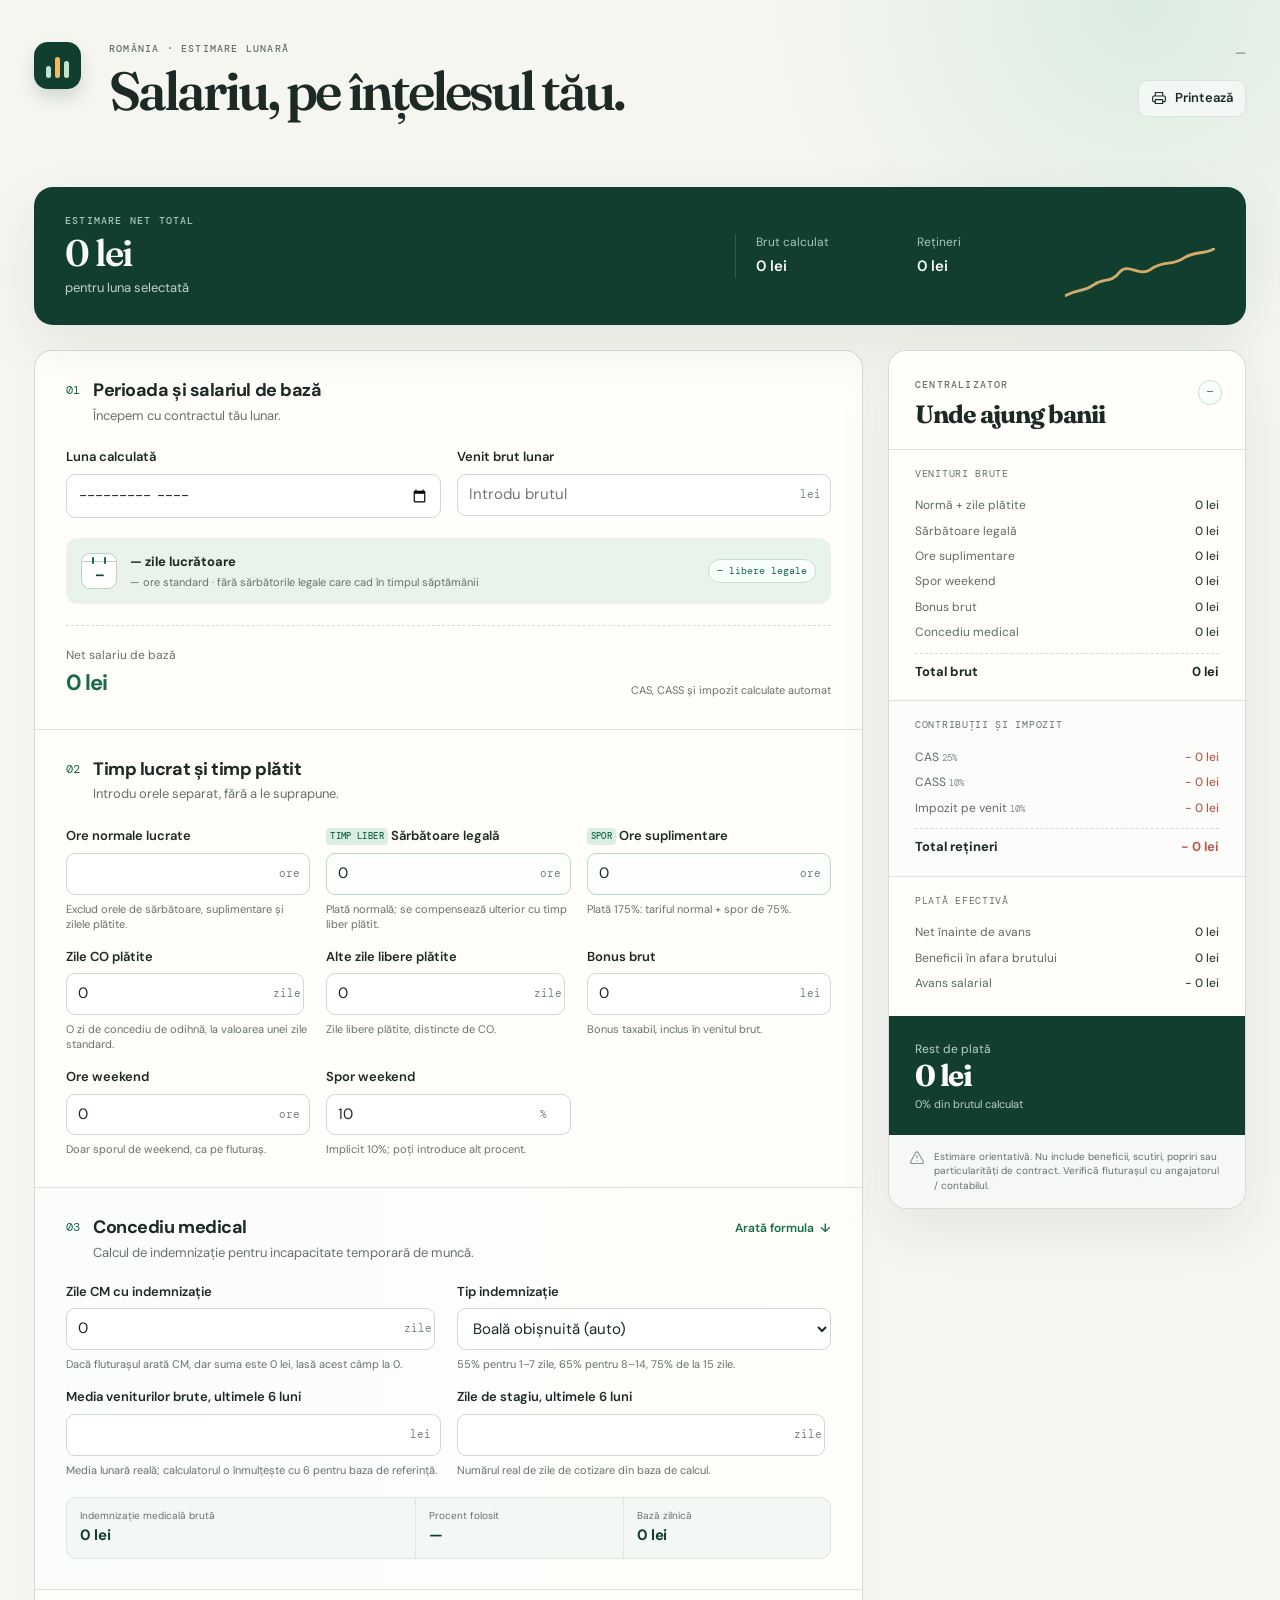
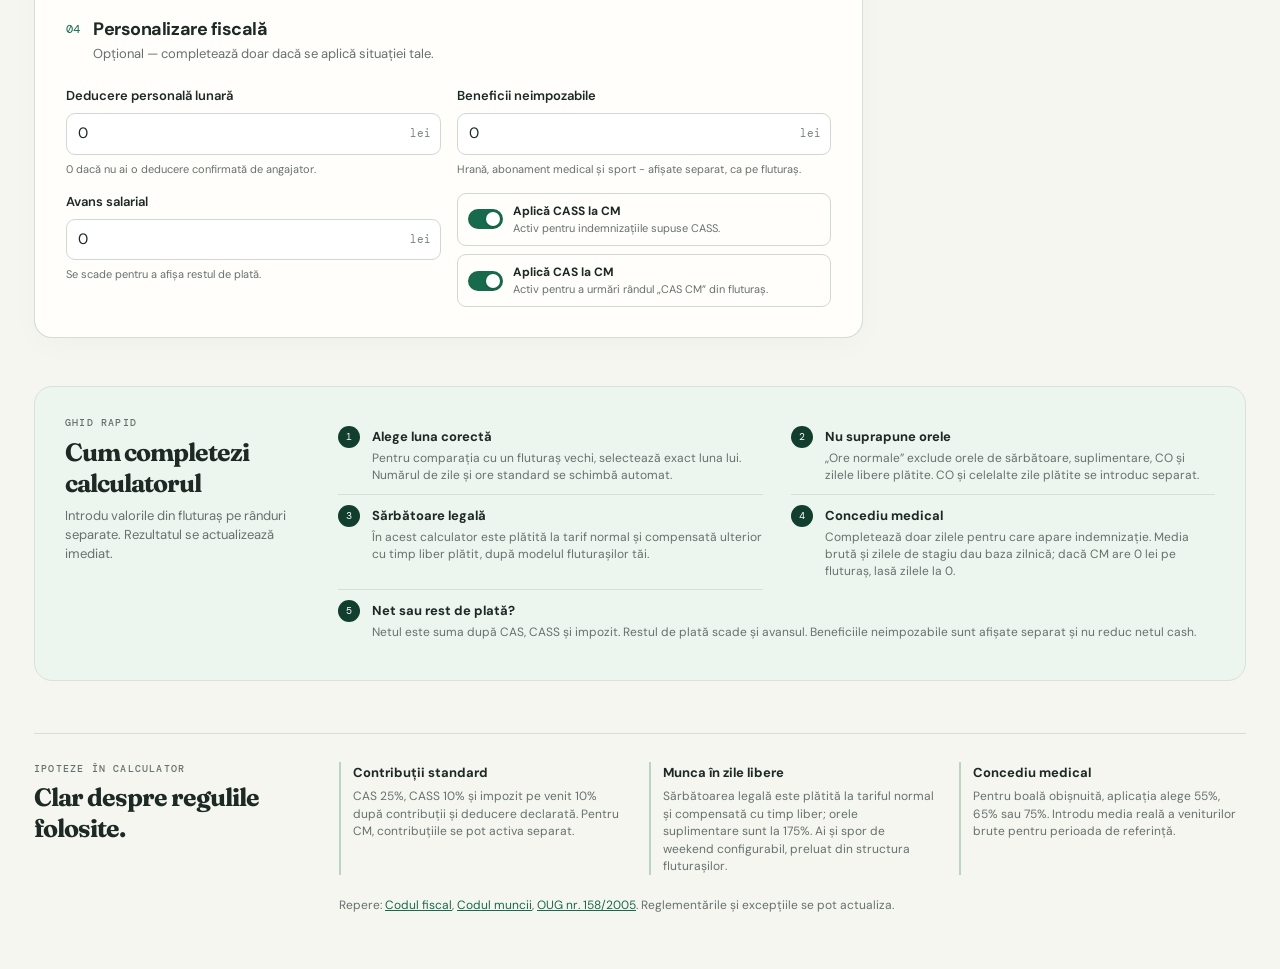
==== index.html @ b1e923f2 "Add files via upload" ====
<!doctype html>
<html lang="ro">
  <head>
    <meta charset="UTF-8" />
    <meta name="viewport" content="width=device-width, initial-scale=1.0" />
    <meta name="theme-color" content="#11231e" />
    <meta name="description" content="Calculator salarial pentru România: estimare brut-net, ore lucrate, sărbători legale compensate, ore suplimentare, concediu medical, bonusuri și rest de plată." />
    <title>Salariu clar · Calculator salarial</title>
    <link rel="preconnect" href="https://fonts.googleapis.com" />
    <link rel="preconnect" href="https://fonts.gstatic.com" crossorigin />
    <link href="https://fonts.googleapis.com/css2?family=DM+Mono:wght@400;500&family=DM+Sans:opsz,wght@9..40,400;9..40,500;9..40,600;9..40,700&family=Fraunces:opsz,wght@9..144,600;9..144,700&display=swap" rel="stylesheet" />
    <link rel="stylesheet" href="styles.css" />
  </head>
  <body>
    <main class="shell">
      <section class="hero" aria-labelledby="page-title">
        <div class="brand-mark" aria-hidden="true"><span></span><span></span><span></span></div>
        <div>
          <p class="eyebrow">România · estimare lunară</p>
          <h1 id="page-title">Salariu, pe înțelesul tău.</h1>
        </div>
        <div class="hero-side">
          <p id="today-label">—</p>
          <button class="print-button" type="button" id="print-button" aria-label="Tipărește estimarea">
            <svg viewBox="0 0 24 24" aria-hidden="true"><path d="M6.5 9V3.75h11V9M6.5 17.5H4.25A1.75 1.75 0 0 1 2.5 15.75v-5A1.75 1.75 0 0 1 4.25 9h15.5a1.75 1.75 0 0 1 1.75 1.75v5a1.75 1.75 0 0 1-1.75 1.75H17.5M6.5 14.5h11v5.75h-11z" fill="none" stroke="currentColor" stroke-width="1.7" stroke-linejoin="round"/></svg>
            <span>Printează</span>
          </button>
        </div>
      </section>

      <section class="net-banner" aria-live="polite">
        <div>
          <p class="eyebrow">Estimare net total</p>
          <strong id="total-net">0 lei</strong>
          <p class="muted" id="net-caption">pentru luna selectată</p>
        </div>
        <div class="banner-breakdown">
          <div><span>Brut calculat</span><b id="total-gross">0 lei</b></div>
          <div><span>Rețineri</span><b id="total-deductions">0 lei</b></div>
        </div>
        <div class="net-curve" aria-hidden="true">
          <svg viewBox="0 0 160 58" preserveAspectRatio="none"><path d="M0 51C15 43 18 48 31 39C42 31 48 39 59 25C68 16 79 31 91 23C107 12 112 20 126 11C140 2 149 8 160 0" fill="none" stroke="currentColor" stroke-width="3" stroke-linecap="round"/></svg>
        </div>
      </section>

      <div class="main-grid">
        <form class="calculator" id="salary-form">
          <section class="form-section period-section">
            <div class="section-heading">
              <div class="step">01</div>
              <div><h2>Perioada și salariul de bază</h2><p>Începem cu contractul tău lunar.</p></div>
            </div>
            <div class="fields two-cols">
              <label class="field"><span>Luna calculată</span><input id="month" type="month" /></label>
              <label class="field"><span>Venit brut lunar</span><span class="input-with-suffix"><input id="gross-base" type="number" min="0" step="50" placeholder="Introdu brutul" inputmode="decimal" /><i>lei</i></span></label>
            </div>
            <div class="period-card">
              <div class="calendar-icon" aria-hidden="true"><span></span><span></span><b id="calendar-number">—</b></div>
              <div><strong id="workdays-label">— zile lucrătoare</strong><p id="period-detail">— ore standard · fără sărbătorile legale care cad în timpul săptămânii</p></div>
              <span class="calendar-tag" id="holiday-count">— libere legale</span>
            </div>
            <div class="base-net">
              <div><span>Net salariu de bază</span><strong id="base-net">0 lei</strong></div>
              <p id="base-net-detail">CAS, CASS și impozit calculate automat</p>
            </div>
          </section>

          <section class="form-section">
            <div class="section-heading">
              <div class="step">02</div>
              <div><h2>Timp lucrat și timp plătit</h2><p>Introdu orele separat, fără a le suprapune.</p></div>
            </div>
            <div class="fields work-fields">
              <label class="field"><span>Ore normale lucrate</span><span class="input-with-suffix"><input id="regular-hours" type="number" min="0" step="1" /><i>ore</i></span><small>Exclud orele de sărbătoare, suplimentare și zilele plătite.</small></label>
              <label class="field featured-field"><span><em>Timp liber</em> Sărbătoare legală</span><span class="input-with-suffix"><input id="holiday-hours" type="number" min="0" step="1" value="0" /><i>ore</i></span><small>Plată normală; se compensează ulterior cu timp liber plătit.</small></label>
              <label class="field featured-field"><span><em>Spor</em> Ore suplimentare</span><span class="input-with-suffix"><input id="overtime-hours" type="number" min="0" step="1" value="0" /><i>ore</i></span><small>Plată 175%: tariful normal + spor de 75%.</small></label>
              <label class="field"><span>Zile CO plătite</span><span class="input-with-suffix"><input id="paid-leave-days" type="number" min="0" step="0.5" value="0" /><i>zile</i></span><small>O zi de concediu de odihnă, la valoarea unei zile standard.</small></label>
              <label class="field"><span>Alte zile libere plătite</span><span class="input-with-suffix"><input id="paid-days" type="number" min="0" step="0.5" value="0" /><i>zile</i></span><small>Zile libere plătite, distincte de CO.</small></label>
              <label class="field"><span>Bonus brut</span><span class="input-with-suffix"><input id="bonus-gross" type="number" min="0" step="50" value="0" /><i>lei</i></span><small>Bonus taxabil, inclus în venitul brut.</small></label>
              <label class="field"><span>Ore weekend</span><span class="input-with-suffix"><input id="weekend-hours" type="number" min="0" step="1" value="0" /><i>ore</i></span><small>Doar sporul de weekend, ca pe fluturaș.</small></label>
              <label class="field"><span>Spor weekend</span><span class="input-with-suffix"><input id="weekend-rate" type="number" min="0" step="1" value="10" /><i>%</i></span><small>Implicit 10%; poți introduce alt procent.</small></label>
            </div>
          </section>

          <section class="form-section medical-section">
            <div class="section-heading medical-heading">
              <div class="step">03</div>
              <div><h2>Concediu medical</h2><p>Calcul de indemnizație pentru incapacitate temporară de muncă.</p></div>
              <button class="text-button" type="button" id="toggle-medical" aria-expanded="false">Arată formula <span>↓</span></button>
            </div>
            <div class="medical-formula" id="medical-formula" hidden>
              <p><b>Baza zilnică</b> = venituri brute eligibile în ultimele 6 luni ÷ zile de stagiu de cotizare.</p>
              <p><b>Indemnizație brută</b> = baza zilnică × zile indemnizabile × procentul aplicabil.</p>
            </div>
            <div class="fields medical-fields">
              <label class="field"><span>Zile CM cu indemnizație</span><span class="input-with-suffix"><input id="medical-days" type="number" min="0" step="1" value="0" /><i>zile</i></span><small>Dacă fluturașul arată CM, dar suma este 0 lei, lasă acest câmp la 0.</small></label>
              <label class="field"><span>Tip indemnizație</span><select id="medical-type"><option value="ordinary">Boală obișnuită (auto)</option><option value="55">Boală obișnuită · 55%</option><option value="65">Boală obișnuită · 65%</option><option value="75">Boală obișnuită · 75%</option><option value="85">Alt tip · 85%</option><option value="100">Alt tip · 100%</option><option value="custom">Procent personalizat</option></select><small id="medical-rate-note">55% pentru 1–7 zile, 65% pentru 8–14, 75% de la 15 zile.</small></label>
              <label class="field"><span>Media veniturilor brute, ultimele 6 luni</span><span class="input-with-suffix"><input id="medical-average-income" type="number" min="0" step="50" /><i>lei</i></span><small>Media lunară reală; calculatorul o înmulțește cu 6 pentru baza de referință.</small></label>
              <label class="field"><span>Zile de stagiu, ultimele 6 luni</span><span class="input-with-suffix"><input id="medical-reference-days" type="number" min="1" step="1" /><i>zile</i></span><small>Numărul real de zile de cotizare din baza de calcul.</small></label>
              <label class="field custom-rate-field" id="custom-rate-wrap" hidden><span>Procent personalizat</span><span class="input-with-suffix"><input id="custom-rate" type="number" min="0" max="100" step="1" value="75" /><i>%</i></span></label>
            </div>
            <div class="medical-output"><div><span>Indemnizație medicală brută</span><strong id="medical-gross">0 lei</strong></div><div><span>Procent folosit</span><strong id="medical-rate">—</strong></div><div><span>Bază zilnică</span><strong id="medical-daily-base">0 lei</strong></div></div>
          </section>

          <section class="form-section adjustments-section">
            <div class="section-heading"><div class="step">04</div><div><h2>Personalizare fiscală</h2><p>Opțional — completează doar dacă se aplică situației tale.</p></div></div>
            <div class="fields two-cols">
              <label class="field"><span>Deducere personală lunară</span><span class="input-with-suffix"><input id="personal-deduction" type="number" min="0" step="1" value="0" /><i>lei</i></span><small>0 dacă nu ai o deducere confirmată de angajator.</small></label>
              <label class="field"><span>Beneficii neimpozabile</span><span class="input-with-suffix"><input id="non-taxable-benefits" type="number" min="0" step="1" value="0" /><i>lei</i></span><small>Hrană, abonament medical și sport - afișate separat, ca pe fluturaș.</small></label>
              <label class="field"><span>Avans salarial</span><span class="input-with-suffix"><input id="salary-advance" type="number" min="0" step="50" value="0" /><i>lei</i></span><small>Se scade pentru a afișa restul de plată.</small></label>
              <div class="medical-toggles"><label class="toggle-field"><input id="medical-cass" type="checkbox" checked /><span class="toggle-track" aria-hidden="true"><i></i></span><span><b>Aplică CASS la CM</b><small>Activ pentru indemnizațiile supuse CASS.</small></span></label><label class="toggle-field"><input id="medical-cas" type="checkbox" checked /><span class="toggle-track" aria-hidden="true"><i></i></span><span><b>Aplică CAS la CM</b><small>Activ pentru a urmări rândul „CAS CM” din fluturaș.</small></span></label></div>
            </div>
          </section>
        </form>

        <aside class="summary" aria-label="Centralizator calcul">
          <div class="summary-top">
            <p class="eyebrow">Centralizator</p>
            <h2>Unde ajung banii</h2>
            <span class="month-chip" id="summary-month">—</span>
          </div>
          <div class="summary-block earnings"><p>Venituri brute</p><div class="line-item"><span>Normă + zile plătite</span><b id="sum-regular">0 lei</b></div><div class="line-item"><span>Sărbătoare legală</span><b id="sum-holiday">0 lei</b></div><div class="line-item"><span>Ore suplimentare</span><b id="sum-overtime">0 lei</b></div><div class="line-item"><span>Spor weekend</span><b id="sum-weekend">0 lei</b></div><div class="line-item"><span>Bonus brut</span><b id="sum-bonus">0 lei</b></div><div class="line-item"><span>Concediu medical</span><b id="sum-medical">0 lei</b></div><div class="total-line"><span>Total brut</span><b id="sum-gross">0 lei</b></div></div>
          <div class="summary-block deductions"><p>Contribuții și impozit</p><div class="line-item"><span>CAS <small>25%</small></span><b id="sum-cas">− 0 lei</b></div><div class="line-item"><span>CASS <small>10%</small></span><b id="sum-cass">− 0 lei</b></div><div class="line-item"><span>Impozit pe venit <small>10%</small></span><b id="sum-tax">− 0 lei</b></div><div class="total-line"><span>Total rețineri</span><b id="sum-deductions">− 0 lei</b></div></div>
          <div class="summary-block payout"><p>Plată efectivă</p><div class="line-item"><span>Net înainte de avans</span><b id="sum-net-before-benefits">0 lei</b></div><div class="line-item"><span>Beneficii în afara brutului</span><b id="sum-benefits">0 lei</b></div><div class="line-item"><span>Avans salarial</span><b id="sum-advance">− 0 lei</b></div></div>
          <div class="take-home"><span>Rest de plată</span><strong id="summary-net">0 lei</strong><p id="net-percentage">0% din brutul calculat</p></div>
          <div class="assumption-box"><svg viewBox="0 0 24 24" aria-hidden="true"><path d="M12 8v4m0 4h.01M10.3 3.85 2.6 17.2A2.1 2.1 0 0 0 4.42 20.3h15.16a2.1 2.1 0 0 0 1.82-3.1L13.7 3.85a1.97 1.97 0 0 0-3.4 0Z" fill="none" stroke="currentColor" stroke-width="1.7" stroke-linecap="round"/></svg><p>Estimare orientativă. Nu include beneficii, scutiri, popriri sau particularități de contract. Verifică fluturașul cu angajatorul / contabilul.</p></div>
        </aside>
      </div>

      <section class="guide" aria-labelledby="guide-title">
        <div class="guide-intro"><p class="eyebrow">Ghid rapid</p><h2 id="guide-title">Cum completezi calculatorul</h2><p>Introdu valorile din fluturaș pe rânduri separate. Rezultatul se actualizează imediat.</p></div>
        <div class="guide-list">
          <article><span>1</span><div><b>Alege luna corectă</b><p>Pentru comparația cu un fluturaș vechi, selectează exact luna lui. Numărul de zile și ore standard se schimbă automat.</p></div></article>
          <article><span>2</span><div><b>Nu suprapune orele</b><p>„Ore normale” exclude orele de sărbătoare, suplimentare, CO și zilele libere plătite. CO și celelalte zile plătite se introduc separat.</p></div></article>
          <article><span>3</span><div><b>Sărbătoare legală</b><p>În acest calculator este plătită la tarif normal și compensată ulterior cu timp liber plătit, după modelul fluturașilor tăi.</p></div></article>
          <article><span>4</span><div><b>Concediu medical</b><p>Completează doar zilele pentru care apare indemnizație. Media brută și zilele de stagiu dau baza zilnică; dacă CM are 0 lei pe fluturaș, lasă zilele la 0.</p></div></article>
          <article><span>5</span><div><b>Net sau rest de plată?</b><p>Netul este suma după CAS, CASS și impozit. Restul de plată scade și avansul. Beneficiile neimpozabile sunt afișate separat și nu reduc netul cash.</p></div></article>
        </div>
      </section>

      <section class="notes">
        <div><p class="eyebrow">Ipoteze în calculator</p><h2>Clar despre regulile folosite.</h2></div>
        <div class="notes-grid">
          <article><b>Contribuții standard</b><p>CAS 25%, CASS 10% și impozit pe venit 10% după contribuții și deducere declarată. Pentru CM, contribuțiile se pot activa separat.</p></article>
          <article><b>Munca în zile libere</b><p>Sărbătoarea legală este plătită la tariful normal și compensată cu timp liber; orele suplimentare sunt la 175%. Ai și spor de weekend configurabil, preluat din structura fluturașilor.</p></article>
          <article><b>Concediu medical</b><p>Pentru boală obișnuită, aplicația alege 55%, 65% sau 75%. Introdu media reală a veniturilor brute pentru perioada de referință.</p></article>
        </div>
        <p class="legal-sources">Repere: <a href="https://legislatie.just.ro/Public/DetaliiDocument/171282" target="_blank" rel="noreferrer">Codul fiscal</a>, <a href="https://legislatie.just.ro/Public/DetaliiDocument/41634" target="_blank" rel="noreferrer">Codul muncii</a>, <a href="https://legislatie.just.ro/Public/DetaliiDocument/62099" target="_blank" rel="noreferrer">OUG nr. 158/2005</a>. Reglementările și excepțiile se pot actualiza.</p>
      </section>
    </main>
    <script src="app.js"></script>
  </body>
</html>
---- styles.css ----
:root {
  --ink: #1c2924;
  --muted: #66716d;
  --line: #dce3df;
  --paper: #f6f6f1;
  --card: #fffefb;
  --sage: #d7e8dc;
  --mint: #e9f3ec;
  --green: #176a4c;
  --deep-green: #123e30;
  --amber: #d99737;
  --red: #b55c4f;
  --shadow: 0 20px 55px rgba(28, 41, 36, .08);
}

* { box-sizing: border-box; }
[hidden] { display: none !important; }
html { background: var(--paper); }
body { margin: 0; color: var(--ink); background: radial-gradient(circle at 89% 0%, #dbece1 0, transparent 23rem), var(--paper); font-family: "DM Sans", system-ui, sans-serif; font-size: 15px; line-height: 1.45; }
button, input, select { font: inherit; }
button { cursor: pointer; }
.shell { max-width: 1280px; margin: 0 auto; padding: 42px 34px 54px; }
.hero { min-height: 145px; display: grid; grid-template-columns: 58px 1fr auto; align-items: start; gap: 17px; }
.brand-mark { width: 47px; height: 47px; border-radius: 14px; background: var(--deep-green); display: flex; align-items: flex-end; justify-content: center; gap: 4px; padding: 11px 10px; box-shadow: 0 9px 16px rgba(18,62,48,.16); }
.brand-mark span { width: 5px; border-radius: 99px; background: #bfe4cd; }
.brand-mark span:nth-child(1) { height: 12px; }.brand-mark span:nth-child(2) { height: 21px; background: #f3b95f; }.brand-mark span:nth-child(3) { height: 17px; }
.eyebrow { margin: 0 0 6px; text-transform: uppercase; color: var(--muted); letter-spacing: .12em; font-family: "DM Mono", monospace; font-size: 10px; font-weight: 500; }
h1, h2, p { margin-top: 0; }
h1 { margin-bottom: 0; max-width: 560px; font-family: Fraunces, Georgia, serif; font-size: clamp(33px, 4.2vw, 54px); letter-spacing: -.055em; line-height: 1.04; font-weight: 600; }
h2 { font-size: 18px; letter-spacing: -.025em; margin: 0; line-height: 1.25; }
.hero-side { text-align: right; display: flex; flex-direction: column; gap: 17px; align-items: flex-end; }.hero-side > p { margin: 2px 0 0; color: var(--muted); font-size: 13px; }
.print-button { border: 1px solid var(--line); background: rgba(255,255,255,.58); color: var(--ink); height: 37px; border-radius: 10px; display: flex; align-items: center; gap: 8px; padding: 0 12px; font-size: 13px; font-weight: 600; transition: .2s ease; }.print-button:hover { border-color: #9cacA5; background: white; }.print-button svg { height: 16px; width: 16px; }
.net-banner { border-radius: 19px; background: var(--deep-green); color: #f8faf7; padding: 25px 31px; min-height: 138px; display: grid; grid-template-columns: minmax(230px, 1fr) 330px 150px; align-items: center; overflow: hidden; position: relative; box-shadow: var(--shadow); }
.net-banner .eyebrow { color: #a8c6b5; }.net-banner strong { font-family: Fraunces, Georgia, serif; font-weight: 600; letter-spacing: -.04em; font-size: 37px; line-height: 1.05; }.net-banner .muted { color: #c0d5c8; margin: 6px 0 0; font-size: 13px; }
.banner-breakdown { display: grid; grid-template-columns: 1fr 1fr; gap: 12px; padding-left: 20px; border-left: 1px solid rgba(232,247,237,.16); }.banner-breakdown div { display: flex; flex-direction: column; gap: 4px; }.banner-breakdown span { color: #a8c6b5; font-size: 12px; }.banner-breakdown b { font-size: 15px; font-weight: 600; }
.net-curve { color: #e2b66c; align-self: end; margin-bottom: -9px; opacity: .93; }.net-curve svg { width: 100%; }
.main-grid { display: grid; grid-template-columns: minmax(0, 1fr) 358px; gap: 25px; align-items: start; margin-top: 25px; }
.calculator { background: var(--card); border: 1px solid rgba(202,213,207,.82); border-radius: 18px; overflow: hidden; box-shadow: 0 8px 30px rgba(36,49,43,.025); }.form-section { padding: 28px 31px 30px; border-bottom: 1px solid var(--line); }.form-section:last-child { border: 0; }.section-heading { display: flex; gap: 13px; align-items: flex-start; margin-bottom: 23px; }.section-heading p { margin: 5px 0 0; color: var(--muted); font-size: 13px; }.step { color: var(--green); font-family: "DM Mono", monospace; font-size: 12px; padding-top: 3px; }.fields { display: grid; gap: 16px; }.two-cols { grid-template-columns: 1fr 1fr; }.work-fields { grid-template-columns: repeat(3, 1fr); }.medical-fields { grid-template-columns: 1fr 1fr; }.field { display: flex; flex-direction: column; min-width: 0; gap: 7px; }.field > span:first-child { font-size: 13px; font-weight: 600; }.field > span em { display: inline-block; font-family: "DM Mono", monospace; font-size: 9px; font-style: normal; font-weight: 500; color: var(--green); letter-spacing: .04em; text-transform: uppercase; background: #dceee1; border-radius: 4px; padding: 2px 4px; vertical-align: 1px; }.field small, .toggle-field small { color: var(--muted); font-size: 11px; line-height: 1.35; }.field input, .field select { border: 1px solid #ced9d3; border-radius: 9px; background: #fff; color: var(--ink); width: 100%; min-height: 41px; outline: none; padding: 9px 11px; transition: border .15s, box-shadow .15s; }.field input:focus, .field select:focus { border-color: var(--green); box-shadow: 0 0 0 3px rgba(23,106,76,.11); }.input-with-suffix { display: grid; grid-template-columns: 1fr auto; position: relative; }.input-with-suffix input { padding-right: 39px; }.input-with-suffix i { font-style: normal; font-family: "DM Mono", monospace; color: #7a8680; font-size: 11px; align-self: center; margin-left: -31px; margin-right: 9px; pointer-events: none; }.featured-field input { border-color: #bcdac7; background: #fbfefb; }.period-card { margin-top: 20px; background: var(--mint); border-radius: 12px; padding: 13px 15px; display: grid; align-items: center; grid-template-columns: 38px 1fr auto; gap: 11px; }.calendar-icon { width: 36px; height: 36px; background: white; border: 1px solid #bad4c3; border-radius: 9px; position: relative; padding-top: 11px; text-align: center; color: var(--deep-green); }.calendar-icon:before { content: ''; position: absolute; top: 7px; left: 0; right: 0; border-top: 1px solid #bad4c3; }.calendar-icon span { position: absolute; top: 3px; width: 2px; height: 7px; border-radius: 3px; background: var(--green); }.calendar-icon span:first-child { left: 10px; }.calendar-icon span:nth-child(2) { right: 10px; }.calendar-icon b { font-family: "DM Mono", monospace; font-size: 12px; }.period-card strong { font-size: 13px; }.period-card p { color: var(--muted); font-size: 11px; margin: 2px 0 0; }.calendar-tag, .month-chip { border-radius: 99px; color: var(--green); background: #f9fffa; border: 1px solid #c7decf; padding: 4px 8px; white-space: nowrap; font-size: 10px; font-family: "DM Mono", monospace; }.base-net { padding-top: 21px; margin-top: 21px; border-top: 1px dashed #d7dfdb; display: flex; justify-content: space-between; align-items: end; gap: 20px; }.base-net span { display: block; font-size: 12px; color: var(--muted); }.base-net strong { display: block; margin-top: 3px; font-size: 22px; letter-spacing: -.04em; color: var(--green); }.base-net p { margin: 0; font-size: 11px; color: var(--muted); text-align: right; }.medical-section { background: linear-gradient(to right, #fbfdfb, #fffefb); }.medical-heading { margin-bottom: 20px; }.text-button { margin-left: auto; border: 0; padding: 4px 0; background: none; color: var(--green); font-size: 12px; font-weight: 600; }.text-button span { display: inline-block; margin-left: 3px; transition: transform .2s; }.text-button[aria-expanded="true"] span { transform: rotate(180deg); }.medical-formula { margin: -5px 0 17px 29px; border-left: 2px solid #acd0b8; color: var(--muted); padding: 7px 12px; font-size: 12px; background: #f2f8f3; border-radius: 0 7px 7px 0; }.medical-formula p { margin: 3px 0; }.medical-formula b { color: var(--ink); }.medical-output { margin-top: 19px; display: grid; grid-template-columns: 1.35fr .8fr .8fr; gap: 1px; background: #dce7df; border: 1px solid #dce7df; border-radius: 10px; overflow: hidden; }.medical-output div { background: #f3f8f4; padding: 11px 13px; }.medical-output span { color: var(--muted); font-size: 10px; display: block; }.medical-output strong { font-size: 15px; color: var(--deep-green); display: block; margin-top: 2px; letter-spacing: -.02em; }.medical-toggles { display: grid; gap: 8px; }.toggle-field { border: 1px solid #ced9d3; border-radius: 9px; min-height: 41px; display: flex; align-items: center; gap: 10px; padding: 9px 10px; cursor: pointer; }.toggle-field input { position: absolute; opacity: 0; }.toggle-track { height: 20px; width: 35px; border-radius: 99px; background: #c4cfca; position: relative; flex: 0 0 auto; transition: .2s; }.toggle-track i { width: 14px; height: 14px; background: white; border-radius: 50%; position: absolute; top: 3px; left: 3px; box-shadow: 0 1px 3px rgba(0,0,0,.18); transition: .2s; }.toggle-field input:checked + .toggle-track { background: var(--green); }.toggle-field input:checked + .toggle-track i { transform: translateX(15px); }.toggle-field b { display: block; font-size: 12px; }.toggle-field small { display: block; margin-top: 1px; }
.summary { background: var(--card); border: 1px solid rgba(202,213,207,.82); border-radius: 18px; position: sticky; top: 20px; overflow: hidden; box-shadow: var(--shadow); }.summary-top { padding: 27px 26px 19px; position: relative; }.summary-top h2 { font-family: Fraunces, Georgia, serif; font-size: 25px; letter-spacing: -.04em; }.month-chip { position: absolute; right: 23px; top: 29px; }.summary-block { padding: 17px 26px 19px; border-top: 1px solid var(--line); }.summary-block > p { font-family: "DM Mono", monospace; letter-spacing: .07em; text-transform: uppercase; font-size: 10px; color: var(--muted); margin-bottom: 12px; }.line-item { display: flex; align-items: baseline; justify-content: space-between; gap: 12px; font-size: 12px; padding: 4px 0; }.line-item span { color: #5f6b65; }.line-item small { color: #829088; font-family: "DM Mono", monospace; font-size: 9px; }.line-item b { color: #33413a; white-space: nowrap; font-weight: 500; }.deductions { background: #fcfdfb; }.deductions .line-item b, .deductions .total-line b { color: var(--red); }.total-line { border-top: 1px dashed #d5ddd8; margin-top: 7px; padding-top: 9px; display: flex; justify-content: space-between; font-size: 13px; font-weight: 700; }.take-home { color: white; background: var(--deep-green); padding: 22px 26px; }.take-home span { color: #b9d2c0; font-size: 12px; }.take-home strong { display: block; font-family: Fraunces, Georgia, serif; font-size: 30px; letter-spacing: -.04em; line-height: 1.15; }.take-home p { margin: 3px 0 0; color: #b9d2c0; font-size: 11px; }.assumption-box { display: flex; gap: 9px; padding: 15px 20px; background: #f6f8f5; color: #63716a; font-size: 10px; line-height: 1.45; }.assumption-box svg { width: 16px; height: 16px; flex: 0 0 auto; color: #88968e; }.assumption-box p { margin: 0; }
.notes { margin-top: 52px; padding-top: 28px; border-top: 1px solid #d5ded8; display: grid; grid-template-columns: 270px 1fr; gap: 35px; }.notes h2 { font-family: Fraunces, Georgia, serif; font-size: 25px; letter-spacing: -.04em; }.notes-grid { display: grid; grid-template-columns: repeat(3, 1fr); gap: 23px; }.notes article { border-left: 2px solid #bad6c2; padding-left: 12px; }.notes article b { font-size: 13px; }.notes article p, .legal-sources { margin: 5px 0 0; font-size: 12px; color: var(--muted); }.legal-sources { grid-column: 2; margin-top: -13px; }.legal-sources a { color: var(--green); }
.guide { margin-top: 48px; padding: 29px 30px; border: 1px solid #d6e2da; background: #edf5ef; border-radius: 18px; display: grid; grid-template-columns: 240px 1fr; gap: 33px; }.guide-intro h2 { font-family: Fraunces, Georgia, serif; font-size: 25px; letter-spacing: -.04em; }.guide-intro > p:last-child { margin: 8px 0 0; color: var(--muted); font-size: 13px; }.guide-list { display: grid; grid-template-columns: 1fr 1fr; gap: 0 28px; }.guide-list article { display: grid; grid-template-columns: 24px 1fr; gap: 10px; padding: 10px 0; border-bottom: 1px solid #d3e1d7; }.guide-list article:nth-last-child(-n+2) { border-bottom: 0; }.guide-list article:last-child { grid-column: 1 / -1; }.guide-list article > span { width: 22px; height: 22px; display: grid; place-items: center; border-radius: 50%; background: var(--deep-green); color: white; font-family: "DM Mono", monospace; font-size: 10px; }.guide-list b { font-size: 13px; }.guide-list p { margin: 2px 0 0; color: var(--muted); font-size: 12px; line-height: 1.42; }
@media (max-width: 920px) { .main-grid { grid-template-columns: 1fr; }.summary { position: static; }.net-banner { grid-template-columns: 1fr 270px; }.net-curve { display: none; }.notes { grid-template-columns: 1fr; }.legal-sources { grid-column: 1; margin-top: 0; } }
@media (max-width: 620px) { body { background: var(--paper); }.shell { padding: 24px 16px 38px; }.hero { min-height: 125px; grid-template-columns: 47px 1fr; gap: 12px; }.hero-side { grid-column: 1 / -1; grid-row: 2; flex-direction: row; justify-content: space-between; width: 100%; align-items: center; }.net-banner { margin-top: 8px; grid-template-columns: 1fr; gap: 18px; padding: 24px 21px; }.net-banner strong { font-size: 33px; }.banner-breakdown { padding: 15px 0 0; border-left: 0; border-top: 1px solid rgba(232,247,237,.16); }.main-grid { margin-top: 16px; }.form-section { padding: 23px 19px; }.two-cols, .work-fields, .medical-fields { grid-template-columns: 1fr; }.period-card { grid-template-columns: 37px 1fr; }.calendar-tag { grid-column: 2; justify-self: start; }.base-net { align-items: start; flex-direction: column; gap: 5px; }.base-net p { text-align: left; }.section-heading { margin-bottom: 18px; }.medical-heading { flex-wrap: wrap; }.text-button { margin-left: 29px; }.medical-formula { margin-left: 29px; }.medical-output { grid-template-columns: 1fr 1fr; }.medical-output div:first-child { grid-column: 1 / -1; }.summary-top { padding: 23px 20px 17px; }.summary-block { padding-left: 20px; padding-right: 20px; }.take-home { padding: 20px; }.guide { margin-top: 32px; padding: 23px 19px; grid-template-columns: 1fr; gap: 13px; }.guide-list { grid-template-columns: 1fr; }.guide-list article, .guide-list article:nth-last-child(-n+2), .guide-list article:last-child { grid-column: auto; border-bottom: 1px solid #d3e1d7; }.guide-list article:last-child { border-bottom: 0; }.notes { margin-top: 35px; gap: 19px; }.notes-grid { grid-template-columns: 1fr; gap: 16px; } }
@media print { body { background: white; }.shell { max-width: none; padding: 0; }.hero { min-height: 95px; }.print-button, .text-button { display: none; }.net-banner { box-shadow: none; }.summary { box-shadow: none; position: static; }.main-grid { grid-template-columns: 1fr 310px; }.notes { margin-top: 25px; }.form-section { padding: 18px 22px; }.field input, .field select { border: 0; padding-left: 0; background: transparent; }.field small { display: none; } }
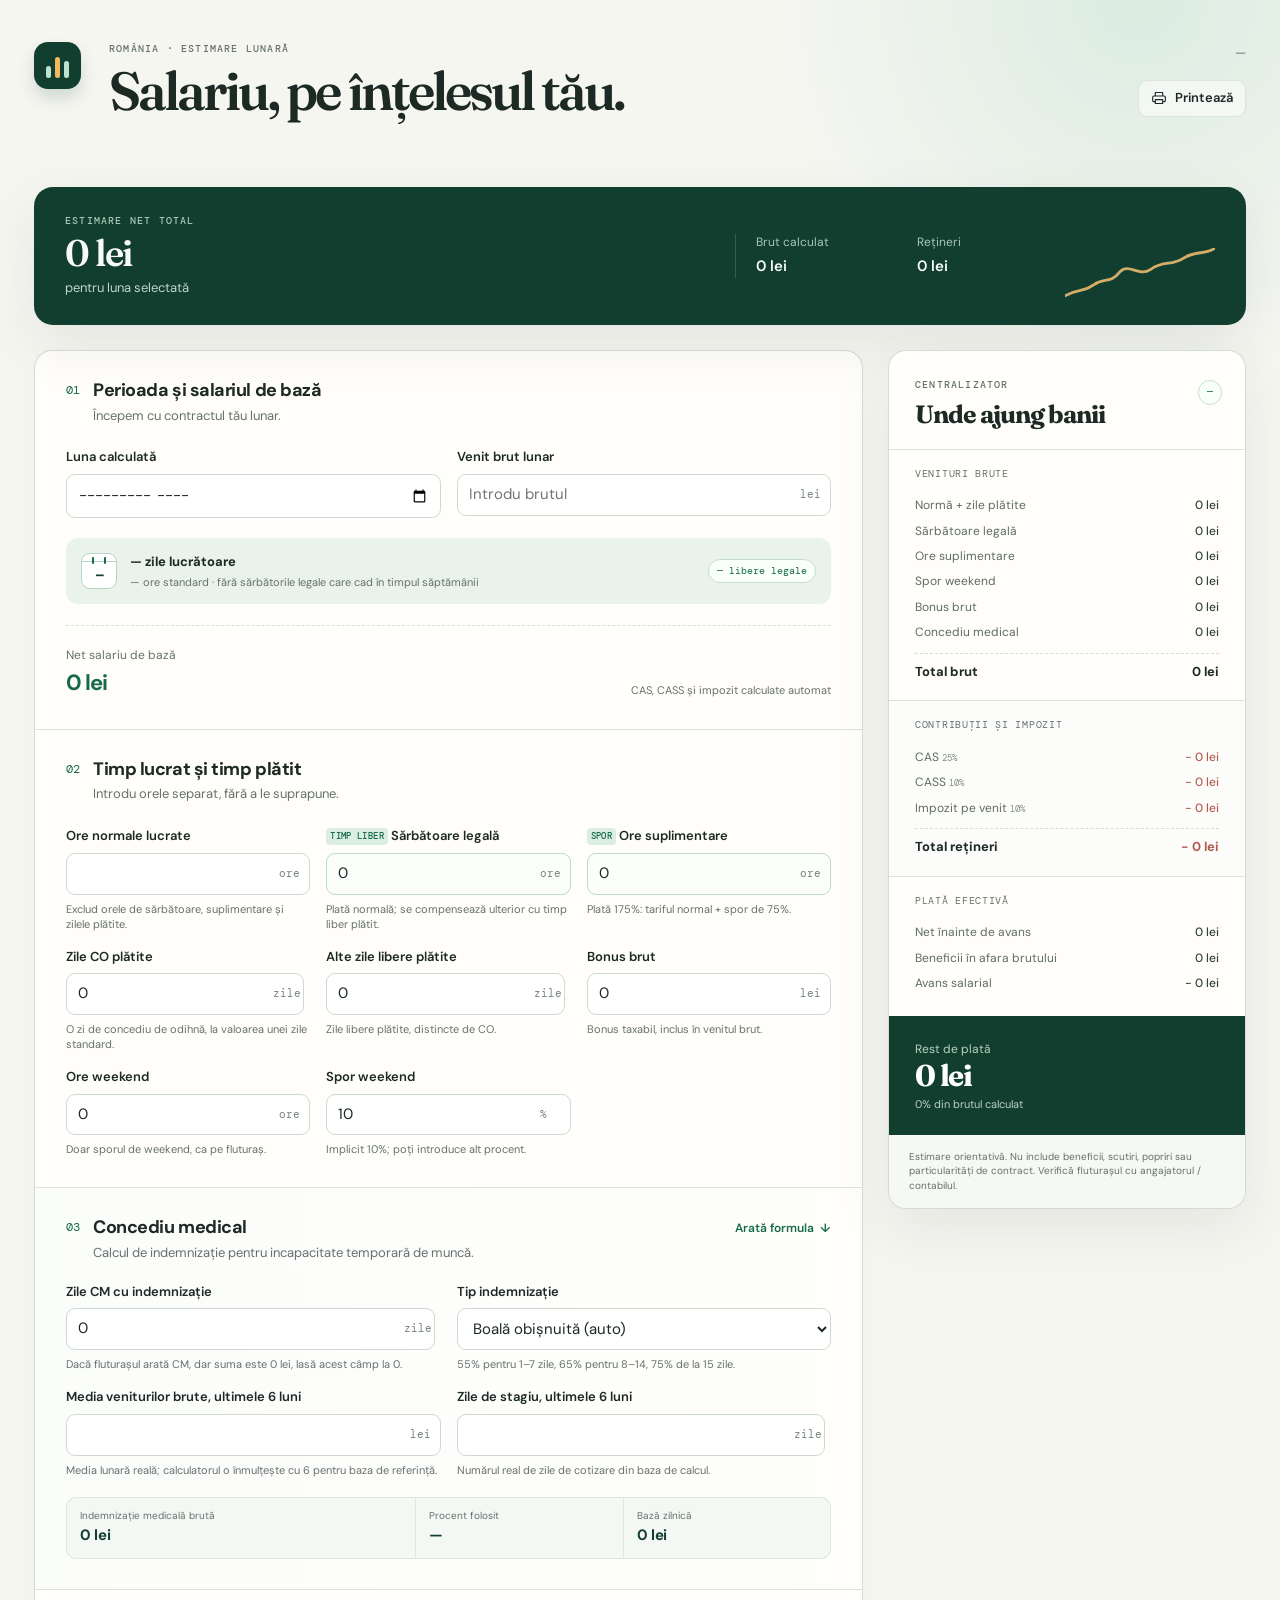
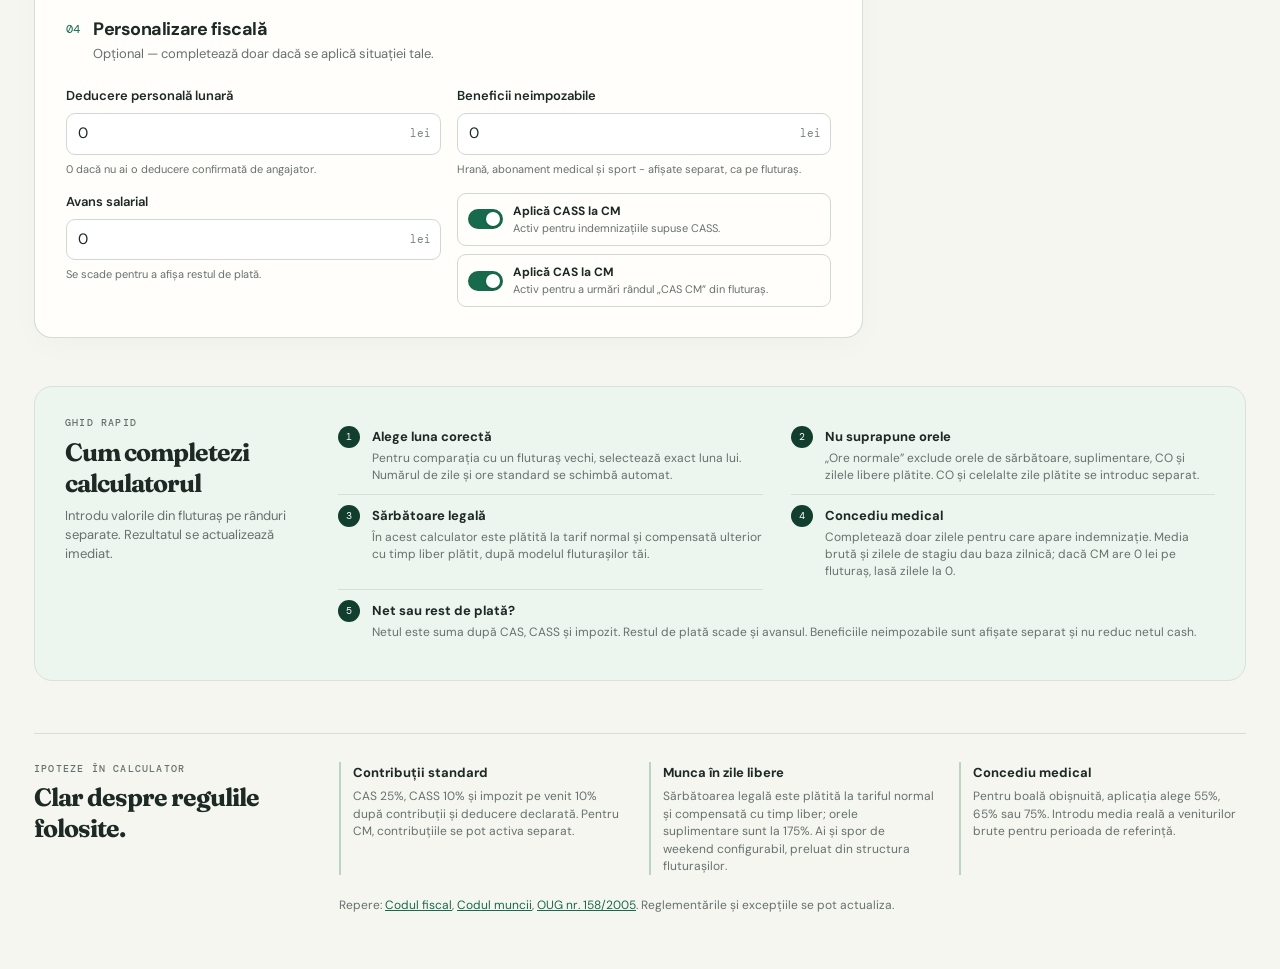
==== commit bdc91b4c: "Add files via upload" ====
--- a/index.html
+++ b/index.html
@@ -15,61 +15,30 @@
     <main class="shell">
       <section class="hero" aria-labelledby="page-title">
         <div class="brand-mark" aria-hidden="true"><span></span><span></span><span></span></div>
-        <div>
-          <p class="eyebrow">România · estimare lunară</p>
-          <h1 id="page-title">Salariu, pe înțelesul tău.</h1>
-        </div>
-        <div class="hero-side">
-          <p id="today-label">—</p>
-          <button class="print-button" type="button" id="print-button" aria-label="Tipărește estimarea">
-            <svg viewBox="0 0 24 24" aria-hidden="true"><path d="M6.5 9V3.75h11V9M6.5 17.5H4.25A1.75 1.75 0 0 1 2.5 15.75v-5A1.75 1.75 0 0 1 4.25 9h15.5a1.75 1.75 0 0 1 1.75 1.75v5a1.75 1.75 0 0 1-1.75 1.75H17.5M6.5 14.5h11v5.75h-11z" fill="none" stroke="currentColor" stroke-width="1.7" stroke-linejoin="round"/></svg>
-            <span>Printează</span>
-          </button>
-        </div>
+        <div><p class="eyebrow">România · estimare lunară</p><h1 id="page-title">Salariu, pe înțelesul tău.</h1></div>
+        <div class="hero-side"><p id="today-label">—</p><button class="print-button" type="button" id="print-button" aria-label="Tipărește estimarea"><svg viewBox="0 0 24 24" aria-hidden="true"><path d="M6.5 9V3.75h11V9M6.5 17.5H4.25A1.75 1.75 0 0 1 2.5 15.75v-5A1.75 1.75 0 0 1 4.25 9h15.5a1.75 1.75 0 0 1 1.75 1.75v5a1.75 1.75 0 0 1-1.75 1.75H17.5M6.5 14.5h11v5.75h-11z" fill="none" stroke="currentColor" stroke-width="1.7" stroke-linejoin="round" /></svg><span>Printează</span></button></div>
       </section>
 
       <section class="net-banner" aria-live="polite">
-        <div>
-          <p class="eyebrow">Estimare net total</p>
-          <strong id="total-net">0 lei</strong>
-          <p class="muted" id="net-caption">pentru luna selectată</p>
-        </div>
-        <div class="banner-breakdown">
-          <div><span>Brut calculat</span><b id="total-gross">0 lei</b></div>
-          <div><span>Rețineri</span><b id="total-deductions">0 lei</b></div>
-        </div>
-        <div class="net-curve" aria-hidden="true">
-          <svg viewBox="0 0 160 58" preserveAspectRatio="none"><path d="M0 51C15 43 18 48 31 39C42 31 48 39 59 25C68 16 79 31 91 23C107 12 112 20 126 11C140 2 149 8 160 0" fill="none" stroke="currentColor" stroke-width="3" stroke-linecap="round"/></svg>
-        </div>
+        <div><p class="eyebrow">Estimare net total</p><strong id="total-net">0 lei</strong><p class="muted" id="net-caption">pentru luna selectată</p></div>
+        <div class="banner-breakdown"><div><span>Brut calculat</span><b id="total-gross">0 lei</b></div><div><span>Rețineri</span><b id="total-deductions">0 lei</b></div></div>
+        <div class="net-curve" aria-hidden="true"><svg viewBox="0 0 160 58" preserveAspectRatio="none"><path d="M0 51C15 43 18 48 31 39C42 31 48 39 59 25C68 16 79 31 91 23C107 12 112 20 126 11C140 2 149 8 160 0" fill="none" stroke="currentColor" stroke-width="3" stroke-linecap="round" /></svg></div>
       </section>
 
       <div class="main-grid">
         <form class="calculator" id="salary-form">
           <section class="form-section period-section">
-            <div class="section-heading">
-              <div class="step">01</div>
-              <div><h2>Perioada și salariul de bază</h2><p>Începem cu contractul tău lunar.</p></div>
-            </div>
+            <div class="section-heading"><div class="step">01</div><div><h2>Perioada și salariul de bază</h2><p>Începem cu contractul tău lunar.</p></div></div>
             <div class="fields two-cols">
               <label class="field"><span>Luna calculată</span><input id="month" type="month" /></label>
               <label class="field"><span>Venit brut lunar</span><span class="input-with-suffix"><input id="gross-base" type="number" min="0" step="50" placeholder="Introdu brutul" inputmode="decimal" /><i>lei</i></span></label>
             </div>
-            <div class="period-card">
-              <div class="calendar-icon" aria-hidden="true"><span></span><span></span><b id="calendar-number">—</b></div>
-              <div><strong id="workdays-label">— zile lucrătoare</strong><p id="period-detail">— ore standard · fără sărbătorile legale care cad în timpul săptămânii</p></div>
-              <span class="calendar-tag" id="holiday-count">— libere legale</span>
-            </div>
-            <div class="base-net">
-              <div><span>Net salariu de bază</span><strong id="base-net">0 lei</strong></div>
-              <p id="base-net-detail">CAS, CASS și impozit calculate automat</p>
-            </div>
+            <div class="period-card"><div class="calendar-icon" aria-hidden="true"><span></span><span></span><b id="calendar-number">—</b></div><div><strong id="workdays-label">— zile lucrătoare</strong><p id="period-detail">— ore standard · fără sărbătorile legale care cad în timpul săptămânii</p></div><span class="calendar-tag" id="holiday-count">— libere legale</span></div>
+            <div class="base-net"><div><span>Net salariu de bază</span><strong id="base-net">0 lei</strong></div><p id="base-net-detail">CAS, CASS și impozit calculate automat</p></div>
           </section>
 
           <section class="form-section">
-            <div class="section-heading">
-              <div class="step">02</div>
-              <div><h2>Timp lucrat și timp plătit</h2><p>Introdu orele separat, fără a le suprapune.</p></div>
-            </div>
+            <div class="section-heading"><div class="step">02</div><div><h2>Timp lucrat și timp plătit</h2><p>Introdu orele separat, fără a le suprapune.</p></div></div>
             <div class="fields work-fields">
               <label class="field"><span>Ore normale lucrate</span><span class="input-with-suffix"><input id="regular-hours" type="number" min="0" step="1" /><i>ore</i></span><small>Exclud orele de sărbătoare, suplimentare și zilele plătite.</small></label>
               <label class="field featured-field"><span><em>Timp liber</em> Sărbătoare legală</span><span class="input-with-suffix"><input id="holiday-hours" type="number" min="0" step="1" value="0" /><i>ore</i></span><small>Plată normală; se compensează ulterior cu timp liber plătit.</small></label>
@@ -83,15 +52,8 @@
           </section>
 
           <section class="form-section medical-section">
-            <div class="section-heading medical-heading">
-              <div class="step">03</div>
-              <div><h2>Concediu medical</h2><p>Calcul de indemnizație pentru incapacitate temporară de muncă.</p></div>
-              <button class="text-button" type="button" id="toggle-medical" aria-expanded="false">Arată formula <span>↓</span></button>
-            </div>
-            <div class="medical-formula" id="medical-formula" hidden>
-              <p><b>Baza zilnică</b> = venituri brute eligibile în ultimele 6 luni ÷ zile de stagiu de cotizare.</p>
-              <p><b>Indemnizație brută</b> = baza zilnică × zile indemnizabile × procentul aplicabil.</p>
-            </div>
+            <div class="section-heading medical-heading"><div class="step">03</div><div><h2>Concediu medical</h2><p>Calcul de indemnizație pentru incapacitate temporară de muncă.</p></div><button class="text-button" type="button" id="toggle-medical" aria-expanded="false">Arată formula <span>↓</span></button></div>
+            <div class="medical-formula" id="medical-formula" hidden><p><b>Baza zilnică</b> = venituri brute eligibile în ultimele 6 luni ÷ zile de stagiu de cotizare.</p><p><b>Indemnizație brută</b> = baza zilnică × zile indemnizabile × procentul aplicabil.</p></div>
             <div class="fields medical-fields">
               <label class="field"><span>Zile CM cu indemnizație</span><span class="input-with-suffix"><input id="medical-days" type="number" min="0" step="1" value="0" /><i>zile</i></span><small>Dacă fluturașul arată CM, dar suma este 0 lei, lasă acest câmp la 0.</small></label>
               <label class="field"><span>Tip indemnizație</span><select id="medical-type"><option value="ordinary">Boală obișnuită (auto)</option><option value="55">Boală obișnuită · 55%</option><option value="65">Boală obișnuită · 65%</option><option value="75">Boală obișnuită · 75%</option><option value="85">Alt tip · 85%</option><option value="100">Alt tip · 100%</option><option value="custom">Procent personalizat</option></select><small id="medical-rate-note">55% pentru 1–7 zile, 65% pentru 8–14, 75% de la 15 zile.</small></label>
@@ -114,39 +76,18 @@
         </form>
 
         <aside class="summary" aria-label="Centralizator calcul">
-          <div class="summary-top">
-            <p class="eyebrow">Centralizator</p>
-            <h2>Unde ajung banii</h2>
-            <span class="month-chip" id="summary-month">—</span>
-          </div>
+          <div class="summary-top"><p class="eyebrow">Centralizator</p><h2>Unde ajung banii</h2><span class="month-chip" id="summary-month">—</span></div>
           <div class="summary-block earnings"><p>Venituri brute</p><div class="line-item"><span>Normă + zile plătite</span><b id="sum-regular">0 lei</b></div><div class="line-item"><span>Sărbătoare legală</span><b id="sum-holiday">0 lei</b></div><div class="line-item"><span>Ore suplimentare</span><b id="sum-overtime">0 lei</b></div><div class="line-item"><span>Spor weekend</span><b id="sum-weekend">0 lei</b></div><div class="line-item"><span>Bonus brut</span><b id="sum-bonus">0 lei</b></div><div class="line-item"><span>Concediu medical</span><b id="sum-medical">0 lei</b></div><div class="total-line"><span>Total brut</span><b id="sum-gross">0 lei</b></div></div>
           <div class="summary-block deductions"><p>Contribuții și impozit</p><div class="line-item"><span>CAS <small>25%</small></span><b id="sum-cas">− 0 lei</b></div><div class="line-item"><span>CASS <small>10%</small></span><b id="sum-cass">− 0 lei</b></div><div class="line-item"><span>Impozit pe venit <small>10%</small></span><b id="sum-tax">− 0 lei</b></div><div class="total-line"><span>Total rețineri</span><b id="sum-deductions">− 0 lei</b></div></div>
           <div class="summary-block payout"><p>Plată efectivă</p><div class="line-item"><span>Net înainte de avans</span><b id="sum-net-before-benefits">0 lei</b></div><div class="line-item"><span>Beneficii în afara brutului</span><b id="sum-benefits">0 lei</b></div><div class="line-item"><span>Avans salarial</span><b id="sum-advance">− 0 lei</b></div></div>
           <div class="take-home"><span>Rest de plată</span><strong id="summary-net">0 lei</strong><p id="net-percentage">0% din brutul calculat</p></div>
-          <div class="assumption-box"><svg viewBox="0 0 24 24" aria-hidden="true"><path d="M12 8v4m0 4h.01M10.3 3.85 2.6 17.2A2.1 2.1 0 0 0 4.42 20.3h15.16a2.1 2.1 0 0 0 1.82-3.1L13.7 3.85a1.97 1.97 0 0 0-3.4 0Z" fill="none" stroke="currentColor" stroke-width="1.7" stroke-linecap="round"/></svg><p>Estimare orientativă. Nu include beneficii, scutiri, popriri sau particularități de contract. Verifică fluturașul cu angajatorul / contabilul.</p></div>
+          <div class="assumption-box"><p>Estimare orientativă. Nu include beneficii, scutiri, popriri sau particularități de contract. Verifică fluturașul cu angajatorul / contabilul.</p></div>
         </aside>
       </div>
 
-      <section class="guide" aria-labelledby="guide-title">
-        <div class="guide-intro"><p class="eyebrow">Ghid rapid</p><h2 id="guide-title">Cum completezi calculatorul</h2><p>Introdu valorile din fluturaș pe rânduri separate. Rezultatul se actualizează imediat.</p></div>
-        <div class="guide-list">
-          <article><span>1</span><div><b>Alege luna corectă</b><p>Pentru comparația cu un fluturaș vechi, selectează exact luna lui. Numărul de zile și ore standard se schimbă automat.</p></div></article>
-          <article><span>2</span><div><b>Nu suprapune orele</b><p>„Ore normale” exclude orele de sărbătoare, suplimentare, CO și zilele libere plătite. CO și celelalte zile plătite se introduc separat.</p></div></article>
-          <article><span>3</span><div><b>Sărbătoare legală</b><p>În acest calculator este plătită la tarif normal și compensată ulterior cu timp liber plătit, după modelul fluturașilor tăi.</p></div></article>
-          <article><span>4</span><div><b>Concediu medical</b><p>Completează doar zilele pentru care apare indemnizație. Media brută și zilele de stagiu dau baza zilnică; dacă CM are 0 lei pe fluturaș, lasă zilele la 0.</p></div></article>
-          <article><span>5</span><div><b>Net sau rest de plată?</b><p>Netul este suma după CAS, CASS și impozit. Restul de plată scade și avansul. Beneficiile neimpozabile sunt afișate separat și nu reduc netul cash.</p></div></article>
-        </div>
-      </section>
+      <section class="guide" aria-labelledby="guide-title"><div class="guide-intro"><p class="eyebrow">Ghid rapid</p><h2 id="guide-title">Cum completezi calculatorul</h2><p>Introdu valorile din fluturaș pe rânduri separate. Rezultatul se actualizează imediat.</p></div><div class="guide-list"><article><span>1</span><div><b>Alege luna corectă</b><p>Pentru comparația cu un fluturaș vechi, selectează exact luna lui. Numărul de zile și ore standard se schimbă automat.</p></div></article><article><span>2</span><div><b>Nu suprapune orele</b><p>„Ore normale” exclude orele de sărbătoare, suplimentare, CO și zilele libere plătite. CO și celelalte zile plătite se introduc separat.</p></div></article><article><span>3</span><div><b>Sărbătoare legală</b><p>În acest calculator este plătită la tarif normal și compensată ulterior cu timp liber plătit, după modelul fluturașilor tăi.</p></div></article><article><span>4</span><div><b>Concediu medical</b><p>Completează doar zilele pentru care apare indemnizație. Media brută și zilele de stagiu dau baza zilnică; dacă CM are 0 lei pe fluturaș, lasă zilele la 0.</p></div></article><article><span>5</span><div><b>Net sau rest de plată?</b><p>Netul este suma după CAS, CASS și impozit. Restul de plată scade și avansul. Beneficiile neimpozabile sunt afișate separat și nu reduc netul cash.</p></div></article></div></section>
 
-      <section class="notes">
-        <div><p class="eyebrow">Ipoteze în calculator</p><h2>Clar despre regulile folosite.</h2></div>
-        <div class="notes-grid">
-          <article><b>Contribuții standard</b><p>CAS 25%, CASS 10% și impozit pe venit 10% după contribuții și deducere declarată. Pentru CM, contribuțiile se pot activa separat.</p></article>
-          <article><b>Munca în zile libere</b><p>Sărbătoarea legală este plătită la tariful normal și compensată cu timp liber; orele suplimentare sunt la 175%. Ai și spor de weekend configurabil, preluat din structura fluturașilor.</p></article>
-          <article><b>Concediu medical</b><p>Pentru boală obișnuită, aplicația alege 55%, 65% sau 75%. Introdu media reală a veniturilor brute pentru perioada de referință.</p></article>
-        </div>
-        <p class="legal-sources">Repere: <a href="https://legislatie.just.ro/Public/DetaliiDocument/171282" target="_blank" rel="noreferrer">Codul fiscal</a>, <a href="https://legislatie.just.ro/Public/DetaliiDocument/41634" target="_blank" rel="noreferrer">Codul muncii</a>, <a href="https://legislatie.just.ro/Public/DetaliiDocument/62099" target="_blank" rel="noreferrer">OUG nr. 158/2005</a>. Reglementările și excepțiile se pot actualiza.</p>
-      </section>
+      <section class="notes"><div><p class="eyebrow">Ipoteze în calculator</p><h2>Clar despre regulile folosite.</h2></div><div class="notes-grid"><article><b>Contribuții standard</b><p>CAS 25%, CASS 10% și impozit pe venit 10% după contribuții și deducere declarată. Pentru CM, contribuțiile se pot activa separat.</p></article><article><b>Munca în zile libere</b><p>Sărbătoarea legală este plătită la tariful normal și compensată cu timp liber; orele suplimentare sunt la 175%. Ai și spor de weekend configurabil, preluat din structura fluturașilor.</p></article><article><b>Concediu medical</b><p>Pentru boală obișnuită, aplicația alege 55%, 65% sau 75%. Introdu media reală a veniturilor brute pentru perioada de referință.</p></article></div><p class="legal-sources">Repere: <a href="https://legislatie.just.ro/Public/DetaliiDocument/171282" target="_blank" rel="noreferrer">Codul fiscal</a>, <a href="https://legislatie.just.ro/Public/DetaliiDocument/41634" target="_blank" rel="noreferrer">Codul muncii</a>, <a href="https://legislatie.just.ro/Public/DetaliiDocument/62099" target="_blank" rel="noreferrer">OUG nr. 158/2005</a>. Reglementările și excepțiile se pot actualiza.</p></section>
     </main>
     <script src="app.js"></script>
   </body>
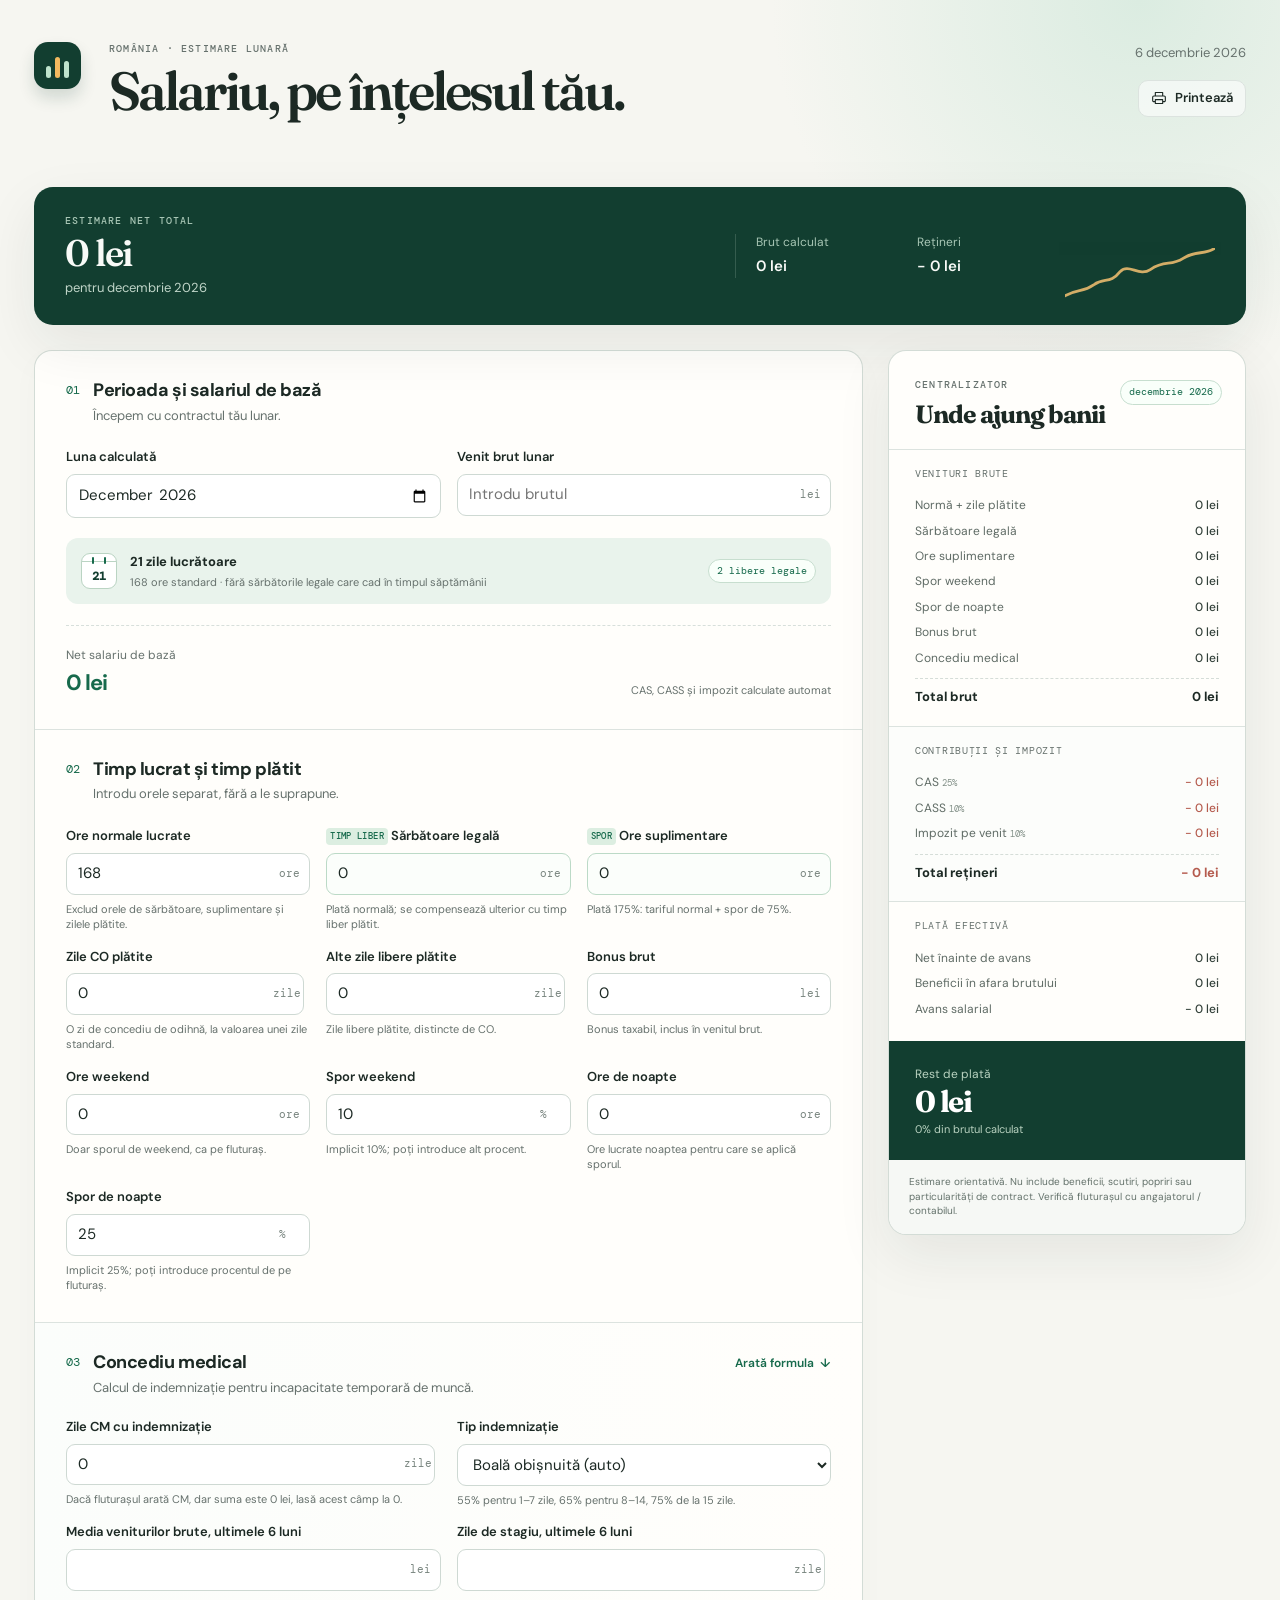
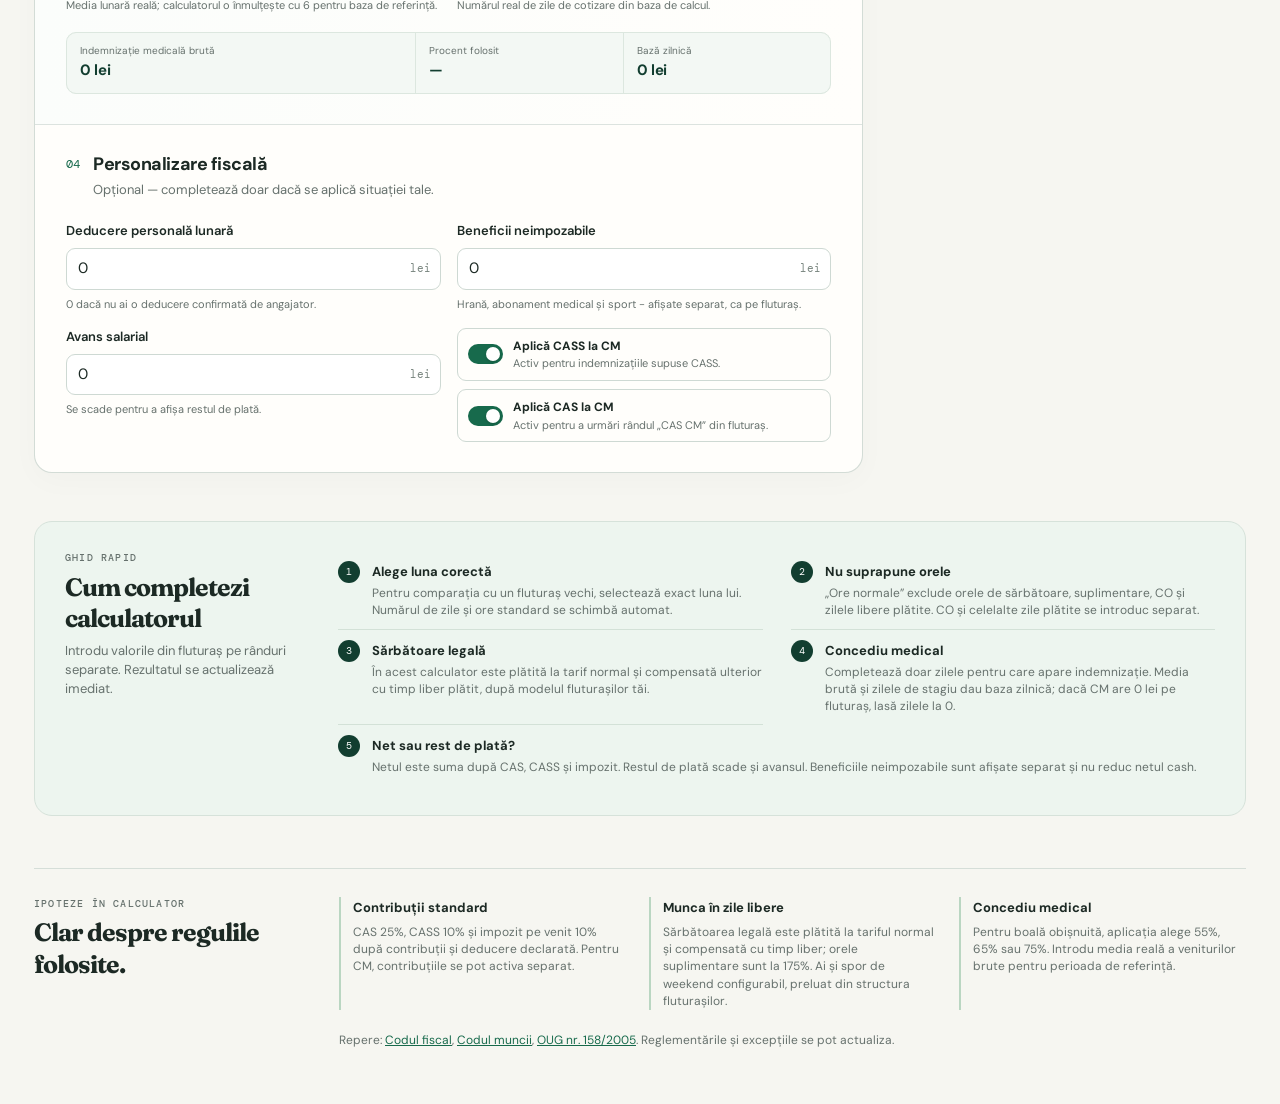
==== commit 260e5abc: "Add files via upload" ====
--- a/index.html
+++ b/index.html
@@ -48,6 +48,8 @@
               <label class="field"><span>Bonus brut</span><span class="input-with-suffix"><input id="bonus-gross" type="number" min="0" step="50" value="0" /><i>lei</i></span><small>Bonus taxabil, inclus în venitul brut.</small></label>
               <label class="field"><span>Ore weekend</span><span class="input-with-suffix"><input id="weekend-hours" type="number" min="0" step="1" value="0" /><i>ore</i></span><small>Doar sporul de weekend, ca pe fluturaș.</small></label>
               <label class="field"><span>Spor weekend</span><span class="input-with-suffix"><input id="weekend-rate" type="number" min="0" step="1" value="10" /><i>%</i></span><small>Implicit 10%; poți introduce alt procent.</small></label>
+              <label class="field"><span>Ore de noapte</span><span class="input-with-suffix"><input id="night-hours" type="number" min="0" step="1" value="0" /><i>ore</i></span><small>Ore lucrate noaptea pentru care se aplică sporul.</small></label>
+              <label class="field"><span>Spor de noapte</span><span class="input-with-suffix"><input id="night-rate" type="number" min="0" step="1" value="25" /><i>%</i></span><small>Implicit 25%; poți introduce procentul de pe fluturaș.</small></label>
             </div>
           </section>
 
@@ -77,7 +79,7 @@
 
         <aside class="summary" aria-label="Centralizator calcul">
           <div class="summary-top"><p class="eyebrow">Centralizator</p><h2>Unde ajung banii</h2><span class="month-chip" id="summary-month">—</span></div>
-          <div class="summary-block earnings"><p>Venituri brute</p><div class="line-item"><span>Normă + zile plătite</span><b id="sum-regular">0 lei</b></div><div class="line-item"><span>Sărbătoare legală</span><b id="sum-holiday">0 lei</b></div><div class="line-item"><span>Ore suplimentare</span><b id="sum-overtime">0 lei</b></div><div class="line-item"><span>Spor weekend</span><b id="sum-weekend">0 lei</b></div><div class="line-item"><span>Bonus brut</span><b id="sum-bonus">0 lei</b></div><div class="line-item"><span>Concediu medical</span><b id="sum-medical">0 lei</b></div><div class="total-line"><span>Total brut</span><b id="sum-gross">0 lei</b></div></div>
+          <div class="summary-block earnings"><p>Venituri brute</p><div class="line-item"><span>Normă + zile plătite</span><b id="sum-regular">0 lei</b></div><div class="line-item"><span>Sărbătoare legală</span><b id="sum-holiday">0 lei</b></div><div class="line-item"><span>Ore suplimentare</span><b id="sum-overtime">0 lei</b></div><div class="line-item"><span>Spor weekend</span><b id="sum-weekend">0 lei</b></div><div class="line-item"><span>Spor de noapte</span><b id="sum-night">0 lei</b></div><div class="line-item"><span>Bonus brut</span><b id="sum-bonus">0 lei</b></div><div class="line-item"><span>Concediu medical</span><b id="sum-medical">0 lei</b></div><div class="total-line"><span>Total brut</span><b id="sum-gross">0 lei</b></div></div>
           <div class="summary-block deductions"><p>Contribuții și impozit</p><div class="line-item"><span>CAS <small>25%</small></span><b id="sum-cas">− 0 lei</b></div><div class="line-item"><span>CASS <small>10%</small></span><b id="sum-cass">− 0 lei</b></div><div class="line-item"><span>Impozit pe venit <small>10%</small></span><b id="sum-tax">− 0 lei</b></div><div class="total-line"><span>Total rețineri</span><b id="sum-deductions">− 0 lei</b></div></div>
           <div class="summary-block payout"><p>Plată efectivă</p><div class="line-item"><span>Net înainte de avans</span><b id="sum-net-before-benefits">0 lei</b></div><div class="line-item"><span>Beneficii în afara brutului</span><b id="sum-benefits">0 lei</b></div><div class="line-item"><span>Avans salarial</span><b id="sum-advance">− 0 lei</b></div></div>
           <div class="take-home"><span>Rest de plată</span><strong id="summary-net">0 lei</strong><p id="net-percentage">0% din brutul calculat</p></div>
